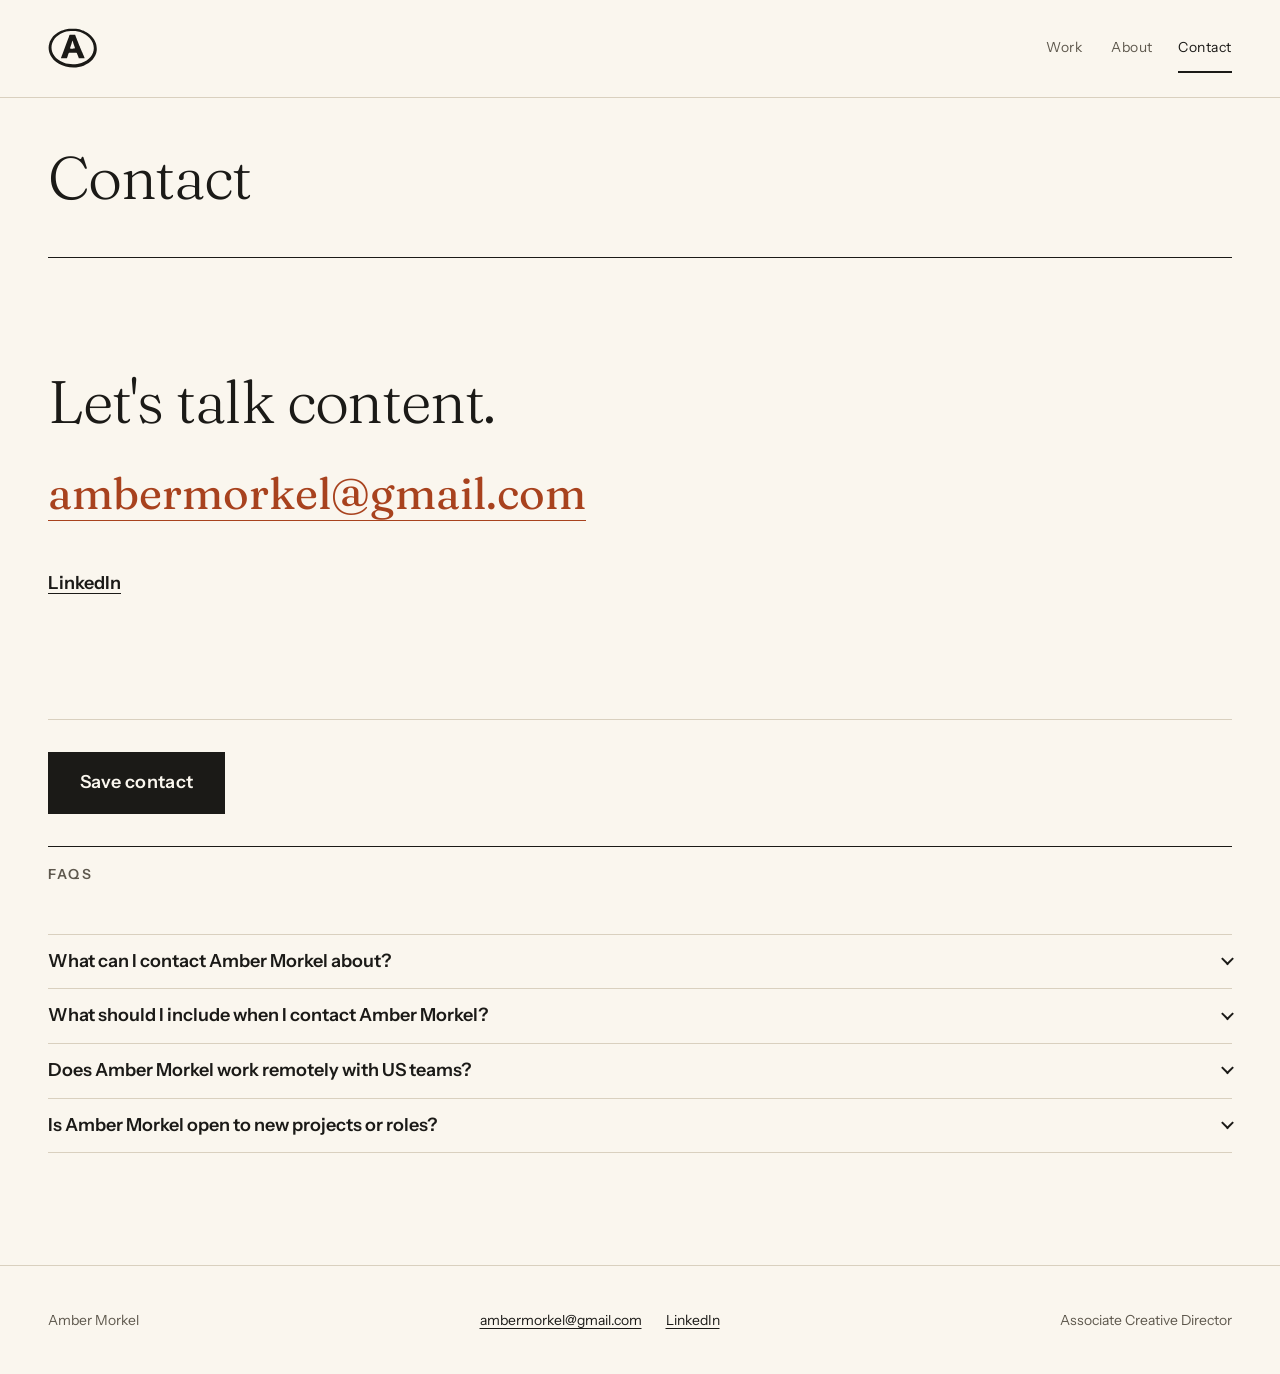
==== contact/index.html @ 0a7917bc "Publish 2026-10-12" ====
<!doctype html>
<html lang="en-US"><head><meta charset="utf-8"><meta name="viewport" content="width=device-width, initial-scale=1"><title>Contact: Let's Chat SEO &amp; Content Strategy | Amber Morkel</title><meta name="description" content="Contact Amber Morkel about SEO &amp; content strategy for healthcare, behavioral health &amp; other industries. Email, LinkedIn, or save her contact card."><meta name="robots" content="index, follow"><link rel="canonical" href="https://ambermorkel.github.io/contact/"><meta property="og:type" content="website"><meta property="og:site_name" content="Amber Morkel"><meta property="og:title" content="Contact: Let's Chat SEO &amp; Content Strategy | Amber Morkel"><meta property="og:description" content="Contact Amber Morkel about SEO &amp; content strategy for healthcare, behavioral health &amp; other industries. Email, LinkedIn, or save her contact card."><meta property="og:locale" content="en_US"><meta property="og:url" content="https://ambermorkel.github.io/contact/"><meta property="og:image" content="https://ambermorkel.github.io/og/contact.png"><meta property="og:image:width" content="1200"><meta property="og:image:height" content="630"><meta property="og:image:alt" content="Share card: Contact: Let's Chat SEO &amp; Content Strategy | Amber Morkel"><meta name="twitter:card" content="summary_large_image"><meta name="twitter:title" content="Contact: Let's Chat SEO &amp; Content Strategy | Amber Morkel"><meta name="twitter:description" content="Contact Amber Morkel about SEO &amp; content strategy for healthcare, behavioral health &amp; other industries. Email, LinkedIn, or save her contact card."><meta name="twitter:image" content="https://ambermorkel.github.io/og/contact.png"><link rel="preload" href="/assets/fonts/fraunces-latin-300-normal.woff2" as="font" type="font/woff2" crossorigin=""><link rel="preload" href="/assets/fonts/instrument-sans-latin-400-normal.woff2" as="font" type="font/woff2" crossorigin=""><link rel="preload" href="/assets/fonts/fraunces-latin-400-normal.woff2" as="font" type="font/woff2" crossorigin=""><link rel="preload" href="/assets/fonts/fraunces-latin-300-italic.woff2" as="font" type="font/woff2" crossorigin=""><link rel="preload" href="/assets/fonts/instrument-sans-latin-600-normal.woff2" as="font" type="font/woff2" crossorigin=""><link rel="icon" href="/favicon.svg" type="image/svg+xml"><link rel="apple-touch-icon" href="/apple-touch-icon.png"><link rel="stylesheet" href="/assets/css/site.css"><script type="application/ld+json">{"@context":"https://schema.org","@graph":[{"@type":"Person","@id":"https://ambermorkel.github.io/#person","name":"Amber Morkel","jobTitle":"Associate Creative Director, Content Strategy and On-Page SEO","url":"https://ambermorkel.github.io/","sameAs":["https://www.linkedin.com/in/a-way-with-words-amber/"],"worksFor":{"@type":"Organization","name":"Poirier Agency"},"alumniOf":[{"@type":"EducationalOrganization","name":"University of KwaZulu-Natal"}],"knowsAbout":["SEO strategy and organic growth","Content systems and frameworks","Regulated and complex content (healthcare, behavioral health, addiction treatment)","AI, AEO and LLM-aware optimization"]},{"@type":"FAQPage","mainEntity":[{"@type":"Question","name":"What can I contact Amber Morkel about?","acceptedAnswer":{"@type":"Answer","text":"I can help with SEO strategy, content systems and regulated content in healthcare and behavioral health. Use the email or LinkedIn links on this page, or save my contact card."}},{"@type":"Question","name":"What should I include when I contact Amber Morkel?","acceptedAnswer":{"@type":"Answer","text":"Tell me what your pages need to do, who they are for and what you have now. I will tell you how they should read."}},{"@type":"Question","name":"Does Amber Morkel work remotely with US teams?","acceptedAnswer":{"@type":"Answer","text":"Yes. I work remotely from Cape Town for a US-based agency, so working across time zones with US teams is part of my day."}},{"@type":"Question","name":"Is Amber Morkel open to new projects or roles?","acceptedAnswer":{"@type":"Answer","text":"I'm open to conversations about the right next role or project. Send a short note about what you have in mind and I will reply."}}]}]}</script></head><body><a class="skip-link" href="#main">Skip to content</a><header class="site-header"><a class="site-name" href="/" aria-label="Amber Morkel, home"><svg class="logo" xmlns="http://www.w3.org/2000/svg" viewBox="0 0 608 491" aria-hidden="true" focusable="false"><g transform="translate(0,491) scale(1,-1)" fill="currentColor"><path d="M256 481 c-20 -2 -43 -7 -56 -11 -23 -7 -32 -10 -51 -20 -45 -21 -82 -52 -107 -90 -6 -9 -19 -33 -21 -39 0 -2 -2 -7 -3 -10 -31 -88 7 -188 96 -246 4 -3 9 -6 10 -7 2 -1 3 -2 3 -2 1 0 3 -1 6 -3 84 -50 210 -60 305 -24 91 36 151 105 160 185 3 31 -2 73 -13 97 0 1 -2 4 -4 8 -13 34 -43 72 -77 97 -10 8 -26 19 -26 19 -1 0 -3 1 -5 3 -5 3 -33 17 -44 21 -5 2 -11 5 -12 5 -16 7 -44 13 -73 17 -13 2 -75 2 -88 0z m82 -28 c40 -5 80 -18 109 -35 2 -1 5 -3 7 -4 40 -22 80 -67 96 -108 39 -103 -18 -203 -140 -244 -66 -22 -154 -21 -214 2 -2 1 -8 4 -13 6 -135 52 -181 188 -100 291 23 30 63 59 99 72 4 2 8 4 9 4 1 1 25 9 33 10 16 4 34 7 56 8 9 1 47 0 58 -2z M265 406 c-1 -1 -3 -6 -6 -14 0 -3 -2 -7 -3 -10 -1 -3 -3 -8 -4 -10 -3 -9 -56 -152 -58 -157 -1 -3 -3 -7 -4 -9 0 -3 -2 -7 -3 -9 -3 -9 -15 -41 -17 -45 0 -3 -1 -5 -2 -6 -1 -2 -1 -4 -2 -5 -1 -3 -3 -9 -6 -16 -2 -5 -2 -5 35 -6 29 0 35 0 36 1 1 1 5 10 9 21 3 11 6 20 7 22 0 1 2 6 4 11 2 5 4 10 4 11 1 1 11 1 49 1 53 0 48 1 54 -13 1 -2 2 -6 3 -8 1 -3 3 -8 5 -13 2 -5 5 -13 7 -18 2 -5 4 -9 4 -10 0 -4 3 -4 37 -4 18 -1 33 0 34 0 2 1 1 6 -12 35 -3 7 -4 8 -8 19 -5 11 -5 12 -8 18 -1 2 -4 9 -6 15 -2 5 -4 10 -5 12 -4 8 -14 32 -17 39 -2 5 -3 9 -4 11 -2 3 -9 20 -16 38 -3 9 -7 18 -8 20 0 1 -3 8 -5 14 -6 15 -13 33 -17 43 -2 4 -4 11 -6 15 l-3 8 -33 0 c-26 0 -34 0 -35 -1z m39 -75 c0 -3 2 -10 7 -23 1 -5 5 -18 8 -27 4 -10 8 -23 10 -29 5 -16 8 -14 -28 -15 -36 0 -34 -2 -28 16 8 22 13 38 17 52 2 7 5 15 6 17 0 2 1 5 1 5 0 6 5 10 7 4z"></path></g></svg></a><nav aria-label="Main"><ul><li><a href="/work/">Work</a></li><li><a href="/about/">About</a></li><li><a href="/contact/" aria-current="page">Contact</a></li></ul></nav></header><main id="main" tabindex="-1"><h1>Contact</h1><section class="contact-band" aria-labelledby="contact-heading"><h2 id="contact-heading">Let's talk content.</h2><p><a class="mail" href="mailto:ambermorkel@gmail.com">ambermorkel@gmail.com</a></p><p><a class="text-link" href="https://www.linkedin.com/in/a-way-with-words-amber/" rel="me noopener noreferrer">LinkedIn</a></p></section><div class="save-contact"><a class="button" href="/amber-morkel.vcf" download="amber-morkel.vcf">Save contact</a></div><section class="faq" aria-labelledby="faq-heading"><h2 id="faq-heading">FAQs</h2><details class="faq-item"><summary class="faq-q">What can I contact Amber Morkel about?</summary><p class="faq-a">I can help with SEO strategy, content systems and regulated content in healthcare and behavioral health. Use the email or LinkedIn links on this page, or save my contact card.</p></details><details class="faq-item"><summary class="faq-q">What should I include when I contact Amber Morkel?</summary><p class="faq-a">Tell me what your pages need to do, who they are for and what you have now. I will tell you how they should read.</p></details><details class="faq-item"><summary class="faq-q">Does Amber Morkel work remotely with US teams?</summary><p class="faq-a">Yes. I work remotely from Cape Town for a US-based agency, so working across time zones with US teams is part of my day.</p></details><details class="faq-item"><summary class="faq-q">Is Amber Morkel open to new projects or roles?</summary><p class="faq-a">I'm open to conversations about the right next role or project. Send a short note about what you have in mind and I will reply.</p></details></section></main><footer class="site-footer"><p>Amber Morkel</p><ul><li><a href="mailto:ambermorkel@gmail.com">ambermorkel@gmail.com</a></li><li><a href="https://www.linkedin.com/in/a-way-with-words-amber/" rel="me noopener noreferrer">LinkedIn</a></li></ul><p class="footer-role">Associate Creative Director</p></footer></body></html>
---- assets/css/site.css ----
/* Single source of design truth for the portfolio.
   Colour, type, space, measure, radius and motion live here and nowhere else.
   The build puts this file first in assets/css/site.css; component previews link it directly.
   Direction: Editorial Strategist (paper, ink, one rust accent). */

:root {
  /* Colour. Contrast pairs are asserted in tests/contrast.test.mjs. */
  --color-bg: #FAF6EE;       /* paper */
  --color-surface: #F1EADB;  /* tint for bands and device frames */
  --color-ink: #1B1A17;      /* text, strong rules, buttons */
  --color-mute: #5E584D;     /* secondary text */
  --color-rust: #A8421E;     /* the one accent: numerals, accent word, links */
  --color-rule: #D9D0BF;     /* hairlines (decorative, never carries text) */

  /* Type families. Fraunces for display and numerals, Instrument Sans for body and labels. */
  --font-display: "Fraunces", "Iowan Old Style", Georgia, serif;
  --font-body: "Instrument Sans", system-ui, -apple-system, "Segoe UI", sans-serif;

  /* Fluid type scale, 320px up to about 1280px. */
  --step--1: clamp(0.8125rem, 0.79rem + 0.1vw, 0.875rem);
  --step-0: clamp(1.0625rem, 1rem + 0.3vw, 1.125rem);
  --step-1: clamp(1.25rem, 1.1rem + 0.7vw, 1.625rem);
  --step-2: clamp(1.625rem, 1.3rem + 1.5vw, 2.25rem);
  --step-3: clamp(2.125rem, 1.5rem + 2.8vw, 3.75rem);
  --step-4: clamp(2.75rem, 1.5rem + 5.6vw, 6rem);
  --step-numeral: clamp(3.75rem, 2.4rem + 6.2vw, 6.75rem);
  /* Numerals set three across (48rem and up): smaller so seven characters fit a third of the page. */
  --step-numeral-fit: clamp(2.75rem, 0.8rem + 5vw, 5.5rem);

  --leading-tight: 1.05;
  --leading-snug: 1.2;
  --leading-body: 1.65;
  --tracking-display: -0.02em;
  --tracking-numeral: -0.03em;
  --tracking-label: 0.16em;

  /* Spacing (4 / 8 / 12 / 16 / 24 / 32 / 48 / 64, then section rhythm). */
  --space-1: 0.25rem;
  --space-2: 0.5rem;
  --space-3: 0.75rem;
  --space-4: 1rem;
  --space-5: 1.5rem;
  --space-6: 2rem;
  --space-7: 3rem;
  --space-8: 4rem;
  --space-section: clamp(4rem, 3rem + 5vw, 7.5rem);
  --gutter: clamp(1.25rem, 0.5rem + 3.4vw, 2.5rem);

  /* Measure and layout. */
  --measure: 65ch;
  --measure-narrow: 44ch;
  --page-max: 74rem;

  /* Radius. Editorial: mostly square, the phone frame is the one soft shape. */
  --radius-0: 0;
  --radius-1: 4px;
  --radius-2: 8px;
  --radius-3: 12px;
  --radius-phone: 28px;

  /* Lines. */
  --line-hair: 1px;
  --line-strong: 1px;
  --focus-ring: 3px;

  /* Touch target floor (WCAG 2.5.5): 44 CSS px. */
  --target-min: 2.75rem;

  /* Motion. */
  --ease: cubic-bezier(0.2, 0, 0, 1);
  --dur-fast: 150ms;
  --dur-base: 250ms;
}

@media (prefers-reduced-motion: reduce) {
  :root {
    --dur-fast: 0ms;
    --dur-base: 0ms;
  }
}

/* Component styles, built only from tokens.css. No raw colour values here.
   The site build puts this after tokens.css; previews link both. */

*, *::before, *::after { box-sizing: border-box; }
html { -webkit-text-size-adjust: 100%; text-size-adjust: 100%; }
body {
  margin: 0;
  background: var(--color-bg);
  color: var(--color-ink);
  font-family: var(--font-body);
  font-size: var(--step-0);
  line-height: var(--leading-body);
  overflow-wrap: break-word;
}
img, svg, video { display: block; max-width: 100%; height: auto; }
h1, h2, h3, p, ul, ol, dl, dd, figure { margin: 0; }
ul, ol { padding: 0; list-style: none; }
a { color: inherit; text-underline-offset: 0.2em; text-decoration-thickness: 1px; }
a:hover { text-decoration-thickness: 2px; }
:focus-visible { outline: var(--focus-ring) solid var(--color-ink); outline-offset: 3px; }

.skip-link {
  position: absolute; left: var(--space-4); top: -6rem; z-index: 10;
  background: var(--color-ink); color: var(--color-bg);
  padding: var(--space-3) var(--space-5); font-weight: 600;
}
.skip-link:focus { top: var(--space-4); }

/* Page edges: gutter on small screens, centred column on wide ones, with no wrapper elements. */
.site-header, main, .site-footer {
  padding-inline: max(var(--gutter), calc((100% - var(--page-max)) / 2));
}

/* Type */
h1, h2, h3, .display { font-family: var(--font-display); font-weight: 300; letter-spacing: var(--tracking-display); }
h1 { font-size: var(--step-3); line-height: var(--leading-tight); max-width: 18ch; }
h3 { font-size: var(--step-1); line-height: var(--leading-snug); font-weight: 400; }
.label, main h2 {
  font-family: var(--font-body); font-size: var(--step--1); font-weight: 600;
  letter-spacing: var(--tracking-label); text-transform: uppercase; color: var(--color-mute);
}
.accent { color: var(--color-rust); font-style: italic; }
.lede { font-family: var(--font-display); font-weight: 300; font-size: var(--step-1); line-height: 1.4; max-width: var(--measure); }

/* Button */
.button {
  /* Side padding gives way below about 356 px of viewport so the longest word still fits at 200% text. */
  display: inline-block; min-height: var(--target-min); padding: var(--space-4) min(var(--space-6), 9vw);
  background: var(--color-ink); color: var(--color-bg);
  font-weight: 600; letter-spacing: 0.02em; text-decoration: none;
  border-radius: var(--radius-0);
  transition: background-color var(--dur-fast) var(--ease);
}
.button:hover { background: var(--color-rust); }

/* Nav and header */
.site-header {
  display: flex; flex-wrap: wrap; align-items: center; justify-content: space-between;
  gap: var(--space-2) var(--space-5);
  padding-block: var(--space-5);
  border-bottom: var(--line-hair) solid var(--color-rule);
}
.site-name { display: inline-flex; align-items: center; min-height: 2.75rem; padding-block: var(--space-1); color: var(--color-ink); }
.logo { height: 2.5rem; width: auto; aspect-ratio: 608 / 491; }
.site-header nav ul { display: flex; gap: var(--space-5); }
.site-header nav a {
  display: inline-block; padding-block: var(--space-3); min-width: 2.75rem; text-align: center;
  color: var(--color-mute); font-size: var(--step--1); letter-spacing: 0.04em; text-decoration: none;
  border-bottom: 2px solid transparent;
  transition: color var(--dur-fast) var(--ease);
}
.site-header nav a:hover { color: var(--color-ink); border-bottom-color: var(--color-rule); }
.site-header nav a[aria-current="page"] { color: var(--color-ink); border-bottom-color: var(--color-ink); }

/* Hero: one column, two from 48rem (copy left, headshot right, bottom aligned). */
.intro { display: grid; grid-template-columns: minmax(0, 1fr); gap: var(--space-7); padding-block: var(--space-8) var(--space-section); }
@media (min-width: 48rem) {
  .intro { grid-template-columns: minmax(0, 1.25fr) minmax(0, 0.75fr); gap: 4.5rem; align-items: end; padding-block: var(--space-section) var(--space-section); }
}
.eyebrow { font-size: var(--step--1); letter-spacing: 0.2em; text-transform: uppercase; color: var(--color-rust); font-weight: 600; margin-block-end: var(--space-5); max-width: 40ch; }
.intro h1 { font-size: clamp(2.75rem, 1.2rem + 5.6vw, 5.75rem); line-height: 1; font-weight: 300; max-width: none; }
.intro h1 .eyebrow { display: block; font-family: var(--font-body); line-height: var(--leading-body); }
.intro .position {
  font-family: var(--font-display); font-weight: 300; font-size: clamp(1.75rem, 1.1rem + 2.4vw, 3rem); line-height: 1.1;
  max-width: 20ch; margin-block: var(--space-7) var(--space-5);
}
.intro .intro-text { color: var(--color-mute); max-width: var(--measure-narrow); margin-block-end: var(--space-6); }
.intro .headshot { max-width: 21rem; margin: 0; }
@media (min-width: 48rem) { .intro .headshot { max-width: none; } }
.intro .headshot img { width: 100%; aspect-ratio: 4 / 5; object-fit: cover; object-position: 50% 15%; }
.headshot figcaption { font-size: var(--step--1); color: var(--color-mute); margin-block-start: var(--space-3); letter-spacing: 0.04em; }

/* Proof bar */
main > section.intro { margin-block-end: 0; }
.proof-bar { display: grid; grid-template-columns: minmax(0, 1fr); border-top: var(--line-strong) solid var(--color-ink); }
.proof-bar > div { display: flex; flex-direction: column-reverse; justify-content: flex-end; gap: var(--space-2); padding-block: var(--space-5); border-bottom: var(--line-hair) solid var(--color-rule); }
.proof-bar dt { font-size: var(--step--1); letter-spacing: var(--tracking-label); text-transform: uppercase; font-weight: 600; color: var(--color-mute); }
.proof-bar dd { font-family: var(--font-display); font-weight: 300; font-size: var(--step-4); line-height: 1; letter-spacing: var(--tracking-numeral); color: var(--color-ink); }
@media (min-width: 48rem) {
  .proof-bar { grid-auto-flow: column; grid-auto-columns: minmax(0, 1fr); }
  .proof-bar > div { padding-block: var(--space-6); padding-inline: var(--space-6); border-bottom: var(--line-hair) solid var(--color-rule); border-inline-start: var(--line-hair) solid var(--color-rule); }
  .proof-bar > div:first-child { padding-inline-start: 0; border-inline-start: 0; }
}

/* Section rhythm and label */
main { padding-block: var(--space-7) 0; }
main > section, main > .contact-band { margin-block-end: var(--space-section); }
main h2 { border-top: var(--line-strong) solid var(--color-ink); padding-top: var(--space-4); margin-block-end: var(--space-7); }
main > h1 { margin-block-end: var(--space-7); }
main > p { max-width: var(--measure); margin-block-end: var(--space-5); }

/* Work card and list */
.work-list { display: grid; grid-template-columns: minmax(0, 1fr); gap: var(--space-7) var(--space-7); }
@media (min-width: 48rem) { .work-list { grid-template-columns: repeat(2, minmax(0, 1fr)); } }
@media (min-width: 66rem) { .work-list { grid-template-columns: repeat(3, minmax(0, 1fr)); } }
.work-card { position: relative; display: flex; flex-direction: column; gap: var(--space-2); border-top: var(--line-hair) solid var(--color-rule); padding-top: var(--space-5); }
.work-card picture, .work-card img { width: 100%; }
.work-card img { margin-block-end: var(--space-3); }
.work-card h3 { margin-block-start: var(--space-3); }
.work-card h3 a { text-decoration: none; }
.work-card h3 a::after { content: ""; position: absolute; inset: 0; }
.work-card h3 a:focus-visible { outline: none; }
.work-card h3 a:focus-visible::after { outline: var(--focus-ring) solid var(--color-ink); outline-offset: 4px; }
.work-card h3 a:hover { text-decoration: underline; text-decoration-color: var(--color-rust); text-decoration-thickness: 2px; }
.work-card p { color: var(--color-mute); font-size: var(--step--1); line-height: 1.5; }
.work-card .metric { margin-block-end: var(--space-2); border-top: 0; padding-top: 0; }

/* Metric tile */
.metrics { display: grid; grid-template-columns: minmax(0, 1fr); gap: var(--space-7); margin-block: var(--space-7); }
@media (min-width: 48rem) { .metrics { grid-template-columns: repeat(3, minmax(0, 1fr)); gap: var(--space-6); } .metrics .metric-value { font-size: var(--step-numeral-fit); } }
.metric { display: flex; flex-direction: column; gap: var(--space-2); border-top: var(--line-hair) solid var(--color-rule); padding-top: var(--space-5); }
.metric-value {
  font-family: var(--font-display); font-weight: 300; font-size: var(--step-numeral);
  line-height: 0.95; letter-spacing: var(--tracking-numeral); color: var(--color-rust);
  overflow-wrap: anywhere;
}
.metric-label { font-size: var(--step--1); letter-spacing: 0.1em; text-transform: uppercase; font-weight: 600; color: var(--color-ink); }
.metric-period { font-size: var(--step--1); color: var(--color-mute); }
.work-card .metric-label { color: var(--color-ink); font-size: var(--step--1); line-height: 1.4; }
.work-card .metric-period { font-size: var(--step--1); }

/* Typographic card (home): no picture, the metric is the lead. */
.work-list-type { gap: var(--space-7); }
@media (min-width: 48rem) { .work-list-type { grid-template-columns: repeat(3, minmax(0, 1fr)); gap: var(--space-6); } }
@media (min-width: 66rem) { .work-list-type { gap: var(--space-7); } }
.work-card-type .metric { display: block; margin-block-end: var(--space-5); }
.work-card-type .metric-value { display: block; margin-block-end: var(--space-3); }
@media (min-width: 48rem) { .work-card-type .metric-value { font-size: var(--step-numeral-fit); } }
.work-card-type .metric-label { display: block; color: var(--color-mute); font-size: var(--step--1); letter-spacing: 0.1em; text-transform: uppercase; font-weight: 600; }
.work-card-type .metric-period { display: block; margin-block-start: var(--space-1); color: var(--color-mute); font-size: var(--step--1); }
/* Same 16:10 shape as a desktop capture, so a card without a cover keeps the row aligned. */
.card-panel { aspect-ratio: 16 / 10; display: flex; align-items: flex-end; padding: var(--space-5); margin-block-end: var(--space-3); background: var(--color-surface); border: var(--line-hair) solid var(--color-rule); }
.card-panel span { font-family: var(--font-display); font-size: var(--step-1); line-height: var(--leading-snug); color: var(--color-ink); max-width: 18ch; }
.work-card-type h3 { margin-block-start: 0; font-size: var(--step-2); }
.work-card-type .more { align-self: flex-start; margin-block-start: var(--space-4); border-bottom: var(--line-hair) solid var(--color-rust); color: var(--color-rust); font-size: var(--step--1); font-weight: 600; }
.work-card-type:hover .more { border-bottom-width: 2px; }

/* Case header and client row */
.crumb { font-size: var(--step--1); color: var(--color-mute); margin-block-end: var(--space-4); }
.crumb a { color: var(--color-rust); display: inline-flex; align-items: center; min-height: 2.75rem; }
.case-study > h1 { font-size: clamp(2.5rem, 1.2rem + 4.8vw, 5.25rem); line-height: 1; max-width: 17ch; margin-block-end: var(--space-7); }
.meta {
  display: grid; grid-template-columns: minmax(0, 1fr); gap: var(--space-5) var(--space-6);
  border-top: var(--line-strong) solid var(--color-ink); border-bottom: var(--line-hair) solid var(--color-rule);
  padding-block: var(--space-5);
}
.meta { margin-block-end: var(--space-7); }
@media (min-width: 48rem) { .meta { grid-template-columns: repeat(3, minmax(0, 1fr)); } }
.meta dt { font-size: var(--step--1); letter-spacing: var(--tracking-label); text-transform: uppercase; font-weight: 600; color: var(--color-mute); }
.meta dd { margin-block-start: var(--space-1); }
.live { font-weight: 600; }
.case-study > p:has(.live) { margin-block: 0 var(--space-7); }
.case-study > .next-case { margin-block-end: var(--space-section); }

/* Screenshot pair: device frames */
.media { display: grid; grid-template-columns: minmax(0, 1fr); gap: var(--space-6); align-items: start; margin-block: var(--space-7); }
@media (min-width: 48rem) {
  .media { grid-template-columns: repeat(12, minmax(0, 1fr)); gap: var(--space-7); }
  .media > * { grid-column: span 12; }
  .media > .shot-desktop { grid-column: span 8; }
  .media > .shot-phone { grid-column: span 4; }
}
.shot { background: var(--color-surface); }
.shot-desktop { border: var(--line-hair) solid var(--color-ink); }
.shot-desktop::before {
  content: ""; display: block; height: 2rem; border-bottom: var(--line-hair) solid var(--color-ink);
  background-color: var(--color-bg);
  background-image:
    radial-gradient(circle at 0.9rem 50%, var(--color-mute) 0 0.2rem, transparent 0.22rem),
    radial-gradient(circle at 1.7rem 50%, var(--color-mute) 0 0.2rem, transparent 0.22rem),
    radial-gradient(circle at 2.5rem 50%, var(--color-mute) 0 0.2rem, transparent 0.22rem);
}
.shot-phone { width: 100%; max-width: 15rem; border: 0.55rem solid var(--color-ink); border-radius: var(--radius-phone); overflow: hidden; background: var(--color-ink); }
.shot img { width: 100%; }
.video { background: var(--color-surface); border: var(--line-hair) solid var(--color-rule); padding: var(--space-5); }
.video iframe { width: 100%; aspect-ratio: 16 / 9; border: 0; }
.video button { font: inherit; font-weight: 600; cursor: pointer; border: 0; background: var(--color-ink); color: var(--color-bg); min-height: 2.75rem; padding: var(--space-3) var(--space-5); }
.video button:hover { background: var(--color-rust); }

/* Brief / approach / result blocks */
.case-study > section{ display: grid; grid-template-columns: minmax(0, 1fr); gap: var(--space-3) var(--space-7); padding-block: var(--space-7); border-top: var(--line-hair) solid var(--color-rule); }
.case-study > section h2 {
  border-top: 0; padding-top: 0; margin-block-end: 0;
  font-family: var(--font-display); font-size: var(--step-2); font-weight: 400; letter-spacing: var(--tracking-display); text-transform: none; color: var(--color-rust);
}
.case-study > section p { font-family: var(--font-display); font-weight: 300; font-size: var(--step-1); line-height: 1.45; max-width: var(--measure); }
.case-study > section ul { max-width: var(--measure); }
.case-study > section li { padding-block: var(--space-3); border-top: var(--line-hair) solid var(--color-rule); }
.case-study > section p + ul { margin-block-start: var(--space-5); }
.case-study > p { margin-block-start: var(--space-7); }
@media (min-width: 48rem) {
  .case-study > section { grid-template-columns: 15rem minmax(0, 1fr); }
  .case-study > section > h2 { grid-column: 1; }
  .case-study > section > :not(h2) { grid-column: 2; }
}

/* About: timeline, education, skills */
.headshot { max-width: 22rem; margin-block-end: var(--space-7); }
.timeline li { display: grid; grid-template-columns: minmax(0, 1fr); gap: var(--space-2) var(--space-7); padding-block: var(--space-6); border-top: var(--line-hair) solid var(--color-rule); }
.timeline h3 { font-size: var(--step-1); }
.timeline .when { color: var(--color-mute); font-size: var(--step--1); letter-spacing: 0.04em; }
.timeline ul { max-width: var(--measure); }
.timeline ul li { display: list-item; list-style: disc; margin-inline-start: 1.1rem; padding: var(--space-1) 0; border-top: 0; }
@media (min-width: 48rem) {
  .timeline li { grid-template-columns: 13rem minmax(0, 1fr); }
  .timeline .when { grid-column: 1; grid-row: 1; padding-block-start: 0.35rem; }
  .timeline h3 { grid-column: 2; grid-row: 1; }
  .timeline ul { grid-column: 2; grid-row: 2; }
}
.education li { display: grid; grid-template-columns: minmax(0, 1fr); gap: var(--space-1) var(--space-6); padding-block: var(--space-5); border-top: var(--line-hair) solid var(--color-rule); }
.education-year { color: var(--color-mute); font-size: var(--step--1); letter-spacing: 0.04em; }
.education-qual { font-family: var(--font-display); font-size: var(--step-1); font-weight: 400; line-height: var(--leading-snug); }
@media (min-width: 48rem) { .education li { grid-template-columns: 13rem minmax(0, 1fr); } }
.skill-group { padding-block: var(--space-5); border-top: var(--line-hair) solid var(--color-rule); display: grid; grid-template-columns: minmax(0, 1fr); gap: var(--space-3) var(--space-7); }
.skill-group h3 { font-family: var(--font-body); font-size: var(--step--1); font-weight: 600; letter-spacing: var(--tracking-label); text-transform: uppercase; color: var(--color-mute); }
.skill-group ul { display: flex; flex-wrap: wrap; gap: var(--space-2); }
.skill-group li { border: var(--line-hair) solid var(--color-rule); padding: var(--space-1) var(--space-3); font-size: var(--step--1); line-height: 1.6; }
@media (min-width: 48rem) { .skill-group { grid-template-columns: 13rem minmax(0, 1fr); } }

/* Contact band */
.contact-band { border-top: var(--line-strong) solid var(--color-ink); padding-block: var(--space-section) 0; }
.contact-band h2 {
  border-top: 0; padding-top: 0; margin-block-end: var(--space-5); max-width: 16ch;
  font-family: var(--font-display); font-weight: 300; font-size: var(--step-3); line-height: var(--leading-tight);
  letter-spacing: var(--tracking-display); text-transform: none; color: var(--color-ink);
}
.contact-band .contact-line { color: var(--color-mute); max-width: var(--measure-narrow); margin-block-end: var(--space-5); }
.contact-band .mail { font-family: var(--font-display); font-size: clamp(1.5rem, 1rem + 2.4vw, 2.75rem); color: var(--color-rust); text-underline-offset: 0.25em; overflow-wrap: anywhere; display: inline-block; min-height: var(--target-min); }
/* Below about 336 px the address no longer fits one line at the fluid size and would break mid-word. */
@media (max-width: 21.25rem) { .contact-band .mail { font-size: var(--step-1); } }

/* Save contact */
.save-contact { display: flex; flex-wrap: wrap; align-items: center; gap: var(--space-6); border-top: var(--line-hair) solid var(--color-rule); padding-block: var(--space-6); }
.qr-card { display: flex; align-items: center; gap: var(--space-5); background: var(--color-surface); padding: var(--space-5); max-width: 22rem; }
.qr-card svg, .qr-card img { width: 6.5rem; height: 6.5rem; flex: none; color: var(--color-ink); }
.qr-card figcaption { font-size: var(--step--1); color: var(--color-mute); line-height: 1.5; }

/* Footer */
.site-footer {
  display: flex; flex-wrap: wrap; align-items: center; justify-content: space-between; gap: var(--space-3) var(--space-6);
  padding-block: var(--space-6); border-top: var(--line-hair) solid var(--color-rule);
  color: var(--color-mute); font-size: var(--step--1);
}
.footer-role { text-align: end; }
.site-footer ul { display: flex; flex-wrap: wrap; gap: var(--space-2) var(--space-5); }
.site-footer a { display: inline-flex; align-items: center; min-height: 2.75rem; color: var(--color-ink); }

/* 404 */
.error-code { font-family: var(--font-display); font-weight: 300; font-size: var(--step-numeral); line-height: 0.95; letter-spacing: var(--tracking-numeral); color: var(--color-rust); margin-block-end: var(--space-4); }

/* ---- Acceptance pass (F8) ---- */
/* Headings never strand one word on the last line. */
h1, h2, h3, .position, .lede, .next-case a { text-wrap: balance; }
/* The footer stays at the bottom of short pages (the 404). */
body { min-height: 100vh; min-height: 100dvh; display: flex; flex-direction: column; }
main { flex: 1 0 auto; }
main:focus { outline: none; }
/* Standalone links get a 24 px or larger target (WCAG 2.5.8); inline links in sentences are exempt. */
.text-link { display: inline-block; padding-block: var(--space-2); }
.all-work { margin-block-start: var(--space-6); }
.all-work a { font-weight: 600; }
/* Five or eight cards in three columns: the first spans two, so no row ends with a gap. Two columns: an odd count spans the first. */
@media (min-width: 48rem) and (max-width: 65.99rem) { .work-list:not(.work-list-type) > li:first-child:nth-last-child(odd):not(:only-child) { grid-column: span 2; } }
/* Type cards (home): five or eight cards open with two equal halves, then rows of three */
@media screen and (min-width: 48rem) {
  .work-list-type { grid-template-columns: repeat(6, minmax(0, 1fr)); }
  .work-list-type > li { grid-column: span 2; }
  .work-list-type > li:first-child:nth-last-child(3n+2), .work-list-type > li:first-child:nth-last-child(3n+2) + li { grid-column: span 3; }
}
@media (min-width: 66rem) { .work-list:not(.work-list-type) > li:first-child:nth-last-child(3n+2) { grid-column: span 2; } }
/* Card images share one shape, so a row lines up whatever the source crop; the wide first card keeps the row height. */
.work-card picture img, .work-card .card-panel { aspect-ratio: 16 / 10; object-fit: cover; object-position: top; }
@media (min-width: 48rem) { .work-list > li:first-child:nth-last-child(odd):not(:only-child) :is(picture img, .card-panel) { aspect-ratio: 33 / 10; } }
/* A case without a screenshot gets a deliberate cover, not an empty tile. */
.card-panel { background: var(--color-ink); border-color: var(--color-ink); color: var(--color-bg); }
.card-panel span { color: inherit; font-size: var(--step-2); font-weight: 300; max-width: 20ch; }
/* Card numerals match the home cards instead of doubling them. */
.work-card .metric-value { font-size: var(--step-numeral-fit); }
/* Case metrics: as many per row as fit, so four sit on one line at desktop width. */
@media (min-width: 48rem) { .metrics { grid-template-columns: repeat(auto-fit, minmax(12rem, 1fr)); } }
/* Exactly four metrics: 2x2 on tablets, four across from 66rem, so none sits alone */
@media screen and (min-width: 48rem) { .metrics:has(> .metric:nth-child(4):last-child) { grid-template-columns: repeat(2, minmax(0, 1fr)); } }
@media screen and (min-width: 66rem) { .metrics:has(> .metric:nth-child(4):last-child) { grid-template-columns: repeat(4, minmax(0, 1fr)); } }
/* About: the story beside the portrait from 64rem. */
.about-intro { display: grid; gap: var(--space-7); margin-block-end: var(--space-7); }
.about-text { display: grid; gap: var(--space-5); align-content: start; }
@media (min-width: 64rem) { .about-intro { grid-template-columns: minmax(0, 3fr) minmax(0, 2fr); align-items: start; } }
.about-text p { max-width: var(--measure); }
.about-intro .headshot { margin: 0; max-width: 22rem; }
@media (min-width: 64rem) { .about-intro .headshot { max-width: 24rem; justify-self: end; } }
.about-intro .headshot img { width: 100%; aspect-ratio: 4 / 5; object-fit: cover; object-position: 50% 15%; }
/* 200 percent text on a small phone: the nav wraps instead of pushing the page sideways. */
.site-header nav ul { flex-wrap: wrap; }
/* FAQ: native details rows, no script. Hairline rows like the writing list; the marker is a CSS chevron that turns when open. */
.faq-item { border-top: var(--line-hair) solid var(--color-rule); }
.faq-item:last-child { border-bottom: var(--line-hair) solid var(--color-rule); }
.faq-q { display: flex; align-items: center; justify-content: space-between; gap: var(--space-4); min-height: 2.75rem; padding-block: var(--space-3); cursor: pointer; list-style: none; font-weight: 600; }
.faq-q::-webkit-details-marker { display: none; }
.faq-q::after { content: ""; flex: none; width: 0.5em; height: 0.5em; border-right: calc(var(--line-strong) * 2) solid currentColor; border-bottom: calc(var(--line-strong) * 2) solid currentColor; transform: translateY(-0.15em) rotate(45deg); transition: transform var(--dur-fast) var(--ease); }
.faq-item[open] > .faq-q::after { transform: translateY(0.15em) rotate(-135deg); }
.faq-a { max-width: var(--measure); margin-block: 0; padding-block-end: var(--space-4); }
/* Print: the content, not the chrome. */
@media print {
  .skip-link, .site-header nav, .button, .contact-band, .all-work, .next-case { display: none; }
  body { min-height: 0; display: block; }
  .work-list, .work-list-type, .metrics { grid-template-columns: repeat(2, minmax(0, 1fr)); }
  a { text-decoration: none; }
  /* Every answer prints open. Chromium needs ::details-content; the :not([open]) rule is the fallback for engines that still hide the slot. */
  .faq-item::details-content { content-visibility: visible; display: block; }
  .faq-item > summary::after { display: none; }
  details.faq-item:not([open]) > p { display: block; }
}
/* A figure never breaks across lines: it scales down to its own column (about 4.5 characters' width per em) and never wraps. */
.metric { container-type: inline-size; }
.metric-value { white-space: nowrap; }
.metrics .metric-value, .work-card .metric-value { font-size: min(var(--step-numeral-fit), 22cqi); }

/* Site glue. Colour, type and space come from design-system/tokens.css, which the build
   puts first in this file, followed by design-system/components.css. No raw colour values here. */

@font-face { font-family: "Fraunces"; font-style: normal; font-weight: 300; font-display: swap; src: url("/assets/fonts/fraunces-latin-300-normal.woff2") format("woff2"); }
@font-face { font-family: "Fraunces"; font-style: normal; font-weight: 400; font-display: swap; src: url("/assets/fonts/fraunces-latin-400-normal.woff2") format("woff2"); }
@font-face { font-family: "Fraunces"; font-style: italic; font-weight: 300; font-display: swap; src: url("/assets/fonts/fraunces-latin-300-italic.woff2") format("woff2"); }
@font-face { font-family: "Instrument Sans"; font-style: normal; font-weight: 400; font-display: swap; src: url("/assets/fonts/instrument-sans-latin-400-normal.woff2") format("woff2"); }
@font-face { font-family: "Instrument Sans"; font-style: normal; font-weight: 600; font-display: swap; src: url("/assets/fonts/instrument-sans-latin-600-normal.woff2") format("woff2"); }

/* Work index: first heading sits directly on the list. */
main > h1 ~ .work-list { margin-block-start: 0; }
/* Text for assistive technology only; out of flow so it never moves the layout. */
.visually-hidden { position: absolute; width: 1px; height: 1px; margin: -1px; padding: 0; border: 0; overflow: hidden; clip: rect(0 0 0 0); clip-path: inset(50%); white-space: nowrap; }
main > .work-list { margin-block-end: var(--space-section); }
main > section > p:last-child { margin-block-start: var(--space-6); }
main > section > p:last-child a { font-weight: 600; }

/* More writing (home) and next case (case study). Tokens only. */
.writing-list { display: grid; grid-template-columns: minmax(0, 1fr); gap: var(--space-6) var(--space-7); }
@media (min-width: 48rem) { .writing-list { grid-template-columns: repeat(2, minmax(0, 1fr)); } }
.writing-item { display: flex; flex-direction: column; gap: var(--space-2); border-top: var(--line-hair) solid var(--color-rule); padding-top: var(--space-5); }
.writing-item h3 a { text-underline-offset: 0.25em; display: inline-flex; align-items: center; min-height: var(--target-min); }
.writing-outlet { color: var(--color-mute); font-size: var(--step--1); letter-spacing: var(--tracking-label); text-transform: uppercase; font-weight: 600; }
.next-case a { font-family: var(--font-display); font-size: var(--step-2); display: inline-flex; align-items: center; min-height: var(--target-min); }
main > .proof-bar { margin-block-end: var(--space-section); }

/* Home: the Selected work label follows the Editorial mockup (rust label over the ink rule). */
#featured-heading { color: var(--color-rust); }
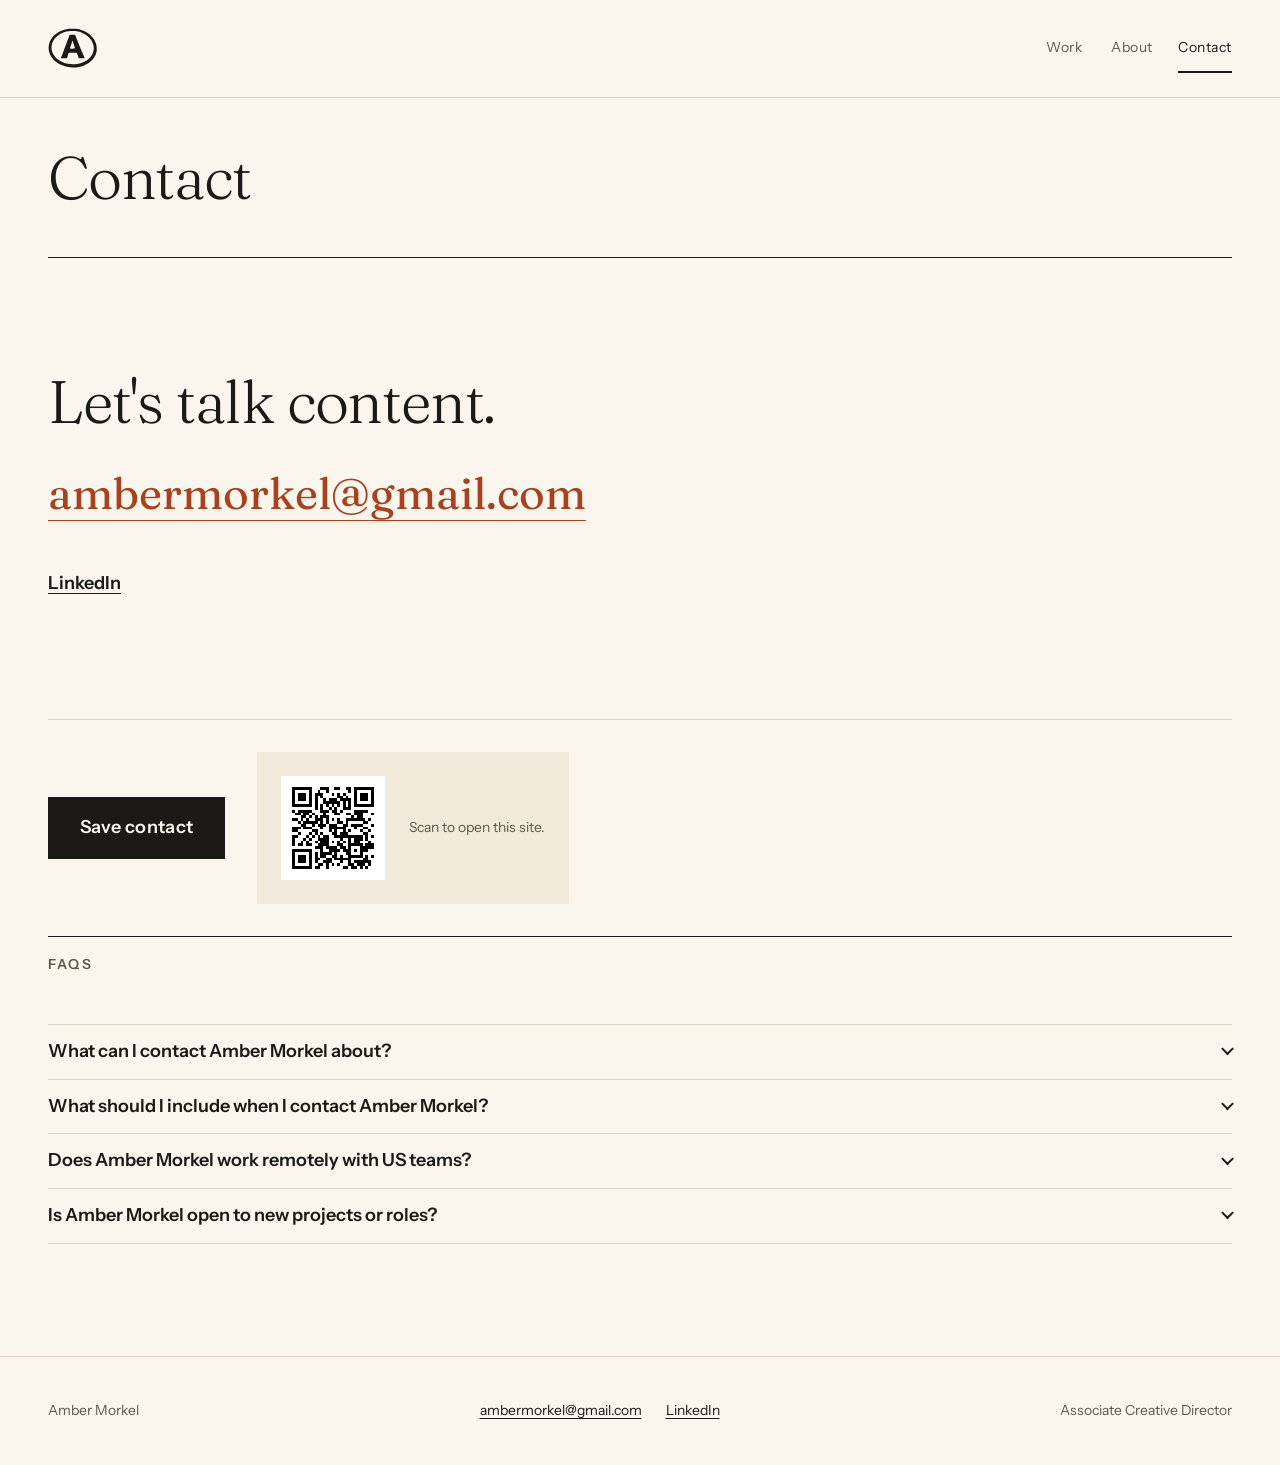
==== commit be9a81df: "Publish 2026-10-12" ====
--- a/contact/index.html
+++ b/contact/index.html
@@ -1,2 +1,2 @@
 <!doctype html>
-<html lang="en-US"><head><meta charset="utf-8"><meta name="viewport" content="width=device-width, initial-scale=1"><title>Contact: Let's Chat SEO &amp; Content Strategy | Amber Morkel</title><meta name="description" content="Contact Amber Morkel about SEO &amp; content strategy for healthcare, behavioral health &amp; other industries. Email, LinkedIn, or save her contact card."><meta name="robots" content="index, follow"><link rel="canonical" href="https://ambermorkel.github.io/contact/"><meta property="og:type" content="website"><meta property="og:site_name" content="Amber Morkel"><meta property="og:title" content="Contact: Let's Chat SEO &amp; Content Strategy | Amber Morkel"><meta property="og:description" content="Contact Amber Morkel about SEO &amp; content strategy for healthcare, behavioral health &amp; other industries. Email, LinkedIn, or save her contact card."><meta property="og:locale" content="en_US"><meta property="og:url" content="https://ambermorkel.github.io/contact/"><meta property="og:image" content="https://ambermorkel.github.io/og/contact.png"><meta property="og:image:width" content="1200"><meta property="og:image:height" content="630"><meta property="og:image:alt" content="Share card: Contact: Let's Chat SEO &amp; Content Strategy | Amber Morkel"><meta name="twitter:card" content="summary_large_image"><meta name="twitter:title" content="Contact: Let's Chat SEO &amp; Content Strategy | Amber Morkel"><meta name="twitter:description" content="Contact Amber Morkel about SEO &amp; content strategy for healthcare, behavioral health &amp; other industries. Email, LinkedIn, or save her contact card."><meta name="twitter:image" content="https://ambermorkel.github.io/og/contact.png"><link rel="preload" href="/assets/fonts/fraunces-latin-300-normal.woff2" as="font" type="font/woff2" crossorigin=""><link rel="preload" href="/assets/fonts/instrument-sans-latin-400-normal.woff2" as="font" type="font/woff2" crossorigin=""><link rel="preload" href="/assets/fonts/fraunces-latin-400-normal.woff2" as="font" type="font/woff2" crossorigin=""><link rel="preload" href="/assets/fonts/fraunces-latin-300-italic.woff2" as="font" type="font/woff2" crossorigin=""><link rel="preload" href="/assets/fonts/instrument-sans-latin-600-normal.woff2" as="font" type="font/woff2" crossorigin=""><link rel="icon" href="/favicon.svg" type="image/svg+xml"><link rel="apple-touch-icon" href="/apple-touch-icon.png"><link rel="stylesheet" href="/assets/css/site.css"><script type="application/ld+json">{"@context":"https://schema.org","@graph":[{"@type":"Person","@id":"https://ambermorkel.github.io/#person","name":"Amber Morkel","jobTitle":"Associate Creative Director, Content Strategy and On-Page SEO","url":"https://ambermorkel.github.io/","sameAs":["https://www.linkedin.com/in/a-way-with-words-amber/"],"worksFor":{"@type":"Organization","name":"Poirier Agency"},"alumniOf":[{"@type":"EducationalOrganization","name":"University of KwaZulu-Natal"}],"knowsAbout":["SEO strategy and organic growth","Content systems and frameworks","Regulated and complex content (healthcare, behavioral health, addiction treatment)","AI, AEO and LLM-aware optimization"]},{"@type":"FAQPage","mainEntity":[{"@type":"Question","name":"What can I contact Amber Morkel about?","acceptedAnswer":{"@type":"Answer","text":"I can help with SEO strategy, content systems and regulated content in healthcare and behavioral health. Use the email or LinkedIn links on this page, or save my contact card."}},{"@type":"Question","name":"What should I include when I contact Amber Morkel?","acceptedAnswer":{"@type":"Answer","text":"Tell me what your pages need to do, who they are for and what you have now. I will tell you how they should read."}},{"@type":"Question","name":"Does Amber Morkel work remotely with US teams?","acceptedAnswer":{"@type":"Answer","text":"Yes. I work remotely from Cape Town for a US-based agency, so working across time zones with US teams is part of my day."}},{"@type":"Question","name":"Is Amber Morkel open to new projects or roles?","acceptedAnswer":{"@type":"Answer","text":"I'm open to conversations about the right next role or project. Send a short note about what you have in mind and I will reply."}}]}]}</script></head><body><a class="skip-link" href="#main">Skip to content</a><header class="site-header"><a class="site-name" href="/" aria-label="Amber Morkel, home"><svg class="logo" xmlns="http://www.w3.org/2000/svg" viewBox="0 0 608 491" aria-hidden="true" focusable="false"><g transform="translate(0,491) scale(1,-1)" fill="currentColor"><path d="M256 481 c-20 -2 -43 -7 -56 -11 -23 -7 -32 -10 -51 -20 -45 -21 -82 -52 -107 -90 -6 -9 -19 -33 -21 -39 0 -2 -2 -7 -3 -10 -31 -88 7 -188 96 -246 4 -3 9 -6 10 -7 2 -1 3 -2 3 -2 1 0 3 -1 6 -3 84 -50 210 -60 305 -24 91 36 151 105 160 185 3 31 -2 73 -13 97 0 1 -2 4 -4 8 -13 34 -43 72 -77 97 -10 8 -26 19 -26 19 -1 0 -3 1 -5 3 -5 3 -33 17 -44 21 -5 2 -11 5 -12 5 -16 7 -44 13 -73 17 -13 2 -75 2 -88 0z m82 -28 c40 -5 80 -18 109 -35 2 -1 5 -3 7 -4 40 -22 80 -67 96 -108 39 -103 -18 -203 -140 -244 -66 -22 -154 -21 -214 2 -2 1 -8 4 -13 6 -135 52 -181 188 -100 291 23 30 63 59 99 72 4 2 8 4 9 4 1 1 25 9 33 10 16 4 34 7 56 8 9 1 47 0 58 -2z M265 406 c-1 -1 -3 -6 -6 -14 0 -3 -2 -7 -3 -10 -1 -3 -3 -8 -4 -10 -3 -9 -56 -152 -58 -157 -1 -3 -3 -7 -4 -9 0 -3 -2 -7 -3 -9 -3 -9 -15 -41 -17 -45 0 -3 -1 -5 -2 -6 -1 -2 -1 -4 -2 -5 -1 -3 -3 -9 -6 -16 -2 -5 -2 -5 35 -6 29 0 35 0 36 1 1 1 5 10 9 21 3 11 6 20 7 22 0 1 2 6 4 11 2 5 4 10 4 11 1 1 11 1 49 1 53 0 48 1 54 -13 1 -2 2 -6 3 -8 1 -3 3 -8 5 -13 2 -5 5 -13 7 -18 2 -5 4 -9 4 -10 0 -4 3 -4 37 -4 18 -1 33 0 34 0 2 1 1 6 -12 35 -3 7 -4 8 -8 19 -5 11 -5 12 -8 18 -1 2 -4 9 -6 15 -2 5 -4 10 -5 12 -4 8 -14 32 -17 39 -2 5 -3 9 -4 11 -2 3 -9 20 -16 38 -3 9 -7 18 -8 20 0 1 -3 8 -5 14 -6 15 -13 33 -17 43 -2 4 -4 11 -6 15 l-3 8 -33 0 c-26 0 -34 0 -35 -1z m39 -75 c0 -3 2 -10 7 -23 1 -5 5 -18 8 -27 4 -10 8 -23 10 -29 5 -16 8 -14 -28 -15 -36 0 -34 -2 -28 16 8 22 13 38 17 52 2 7 5 15 6 17 0 2 1 5 1 5 0 6 5 10 7 4z"></path></g></svg></a><nav aria-label="Main"><ul><li><a href="/work/">Work</a></li><li><a href="/about/">About</a></li><li><a href="/contact/" aria-current="page">Contact</a></li></ul></nav></header><main id="main" tabindex="-1"><h1>Contact</h1><section class="contact-band" aria-labelledby="contact-heading"><h2 id="contact-heading">Let's talk content.</h2><p><a class="mail" href="mailto:ambermorkel@gmail.com">ambermorkel@gmail.com</a></p><p><a class="text-link" href="https://www.linkedin.com/in/a-way-with-words-amber/" rel="me noopener noreferrer">LinkedIn</a></p></section><div class="save-contact"><a class="button" href="/amber-morkel.vcf" download="amber-morkel.vcf">Save contact</a></div><section class="faq" aria-labelledby="faq-heading"><h2 id="faq-heading">FAQs</h2><details class="faq-item"><summary class="faq-q">What can I contact Amber Morkel about?</summary><p class="faq-a">I can help with SEO strategy, content systems and regulated content in healthcare and behavioral health. Use the email or LinkedIn links on this page, or save my contact card.</p></details><details class="faq-item"><summary class="faq-q">What should I include when I contact Amber Morkel?</summary><p class="faq-a">Tell me what your pages need to do, who they are for and what you have now. I will tell you how they should read.</p></details><details class="faq-item"><summary class="faq-q">Does Amber Morkel work remotely with US teams?</summary><p class="faq-a">Yes. I work remotely from Cape Town for a US-based agency, so working across time zones with US teams is part of my day.</p></details><details class="faq-item"><summary class="faq-q">Is Amber Morkel open to new projects or roles?</summary><p class="faq-a">I'm open to conversations about the right next role or project. Send a short note about what you have in mind and I will reply.</p></details></section></main><footer class="site-footer"><p>Amber Morkel</p><ul><li><a href="mailto:ambermorkel@gmail.com">ambermorkel@gmail.com</a></li><li><a href="https://www.linkedin.com/in/a-way-with-words-amber/" rel="me noopener noreferrer">LinkedIn</a></li></ul><p class="footer-role">Associate Creative Director</p></footer></body></html>
+<html lang="en-US"><head><meta charset="utf-8"><meta name="viewport" content="width=device-width, initial-scale=1"><title>Contact: Let's Chat SEO &amp; Content Strategy | Amber Morkel</title><meta name="description" content="Contact Amber Morkel about SEO &amp; content strategy for healthcare, behavioral health &amp; other industries. Email, LinkedIn, or save her contact card."><meta name="robots" content="index, follow"><link rel="canonical" href="https://ambermorkel.github.io/contact/"><meta property="og:type" content="website"><meta property="og:site_name" content="Amber Morkel"><meta property="og:title" content="Contact: Let's Chat SEO &amp; Content Strategy | Amber Morkel"><meta property="og:description" content="Contact Amber Morkel about SEO &amp; content strategy for healthcare, behavioral health &amp; other industries. Email, LinkedIn, or save her contact card."><meta property="og:locale" content="en_US"><meta property="og:url" content="https://ambermorkel.github.io/contact/"><meta property="og:image" content="https://ambermorkel.github.io/og/contact.png"><meta property="og:image:width" content="1200"><meta property="og:image:height" content="630"><meta property="og:image:alt" content="Share card: Contact: Let's Chat SEO &amp; Content Strategy | Amber Morkel"><meta name="twitter:card" content="summary_large_image"><meta name="twitter:title" content="Contact: Let's Chat SEO &amp; Content Strategy | Amber Morkel"><meta name="twitter:description" content="Contact Amber Morkel about SEO &amp; content strategy for healthcare, behavioral health &amp; other industries. Email, LinkedIn, or save her contact card."><meta name="twitter:image" content="https://ambermorkel.github.io/og/contact.png"><link rel="preload" href="/assets/fonts/fraunces-latin-300-normal.woff2" as="font" type="font/woff2" crossorigin=""><link rel="preload" href="/assets/fonts/instrument-sans-latin-400-normal.woff2" as="font" type="font/woff2" crossorigin=""><link rel="preload" href="/assets/fonts/fraunces-latin-400-normal.woff2" as="font" type="font/woff2" crossorigin=""><link rel="preload" href="/assets/fonts/fraunces-latin-300-italic.woff2" as="font" type="font/woff2" crossorigin=""><link rel="preload" href="/assets/fonts/instrument-sans-latin-600-normal.woff2" as="font" type="font/woff2" crossorigin=""><link rel="icon" href="/favicon.svg" type="image/svg+xml"><link rel="apple-touch-icon" href="/apple-touch-icon.png"><link rel="stylesheet" href="/assets/css/site.css"><script type="application/ld+json">{"@context":"https://schema.org","@graph":[{"@type":"Person","@id":"https://ambermorkel.github.io/#person","name":"Amber Morkel","jobTitle":"Associate Creative Director, Content Strategy and On-Page SEO","url":"https://ambermorkel.github.io/","sameAs":["https://www.linkedin.com/in/a-way-with-words-amber/"],"worksFor":{"@type":"Organization","name":"Poirier Agency"},"alumniOf":[{"@type":"EducationalOrganization","name":"University of KwaZulu-Natal"}],"knowsAbout":["SEO strategy and organic growth","Content systems and frameworks","Regulated and complex content (healthcare, behavioral health, addiction treatment)","AI, AEO and LLM-aware optimization"]},{"@type":"FAQPage","mainEntity":[{"@type":"Question","name":"What can I contact Amber Morkel about?","acceptedAnswer":{"@type":"Answer","text":"I can help with SEO strategy, content systems and regulated content in healthcare and behavioral health. Use the email or LinkedIn links on this page, or save my contact card."}},{"@type":"Question","name":"What should I include when I contact Amber Morkel?","acceptedAnswer":{"@type":"Answer","text":"Tell me what your pages need to do, who they are for and what you have now. I will tell you how they should read."}},{"@type":"Question","name":"Does Amber Morkel work remotely with US teams?","acceptedAnswer":{"@type":"Answer","text":"Yes. I work remotely from Cape Town for a US-based agency, so working across time zones with US teams is part of my day."}},{"@type":"Question","name":"Is Amber Morkel open to new projects or roles?","acceptedAnswer":{"@type":"Answer","text":"I'm open to conversations about the right next role or project. Send a short note about what you have in mind and I will reply."}}]}]}</script></head><body><a class="skip-link" href="#main">Skip to content</a><header class="site-header"><a class="site-name" href="/" aria-label="Amber Morkel, home"><svg class="logo" xmlns="http://www.w3.org/2000/svg" viewBox="0 0 608 491" aria-hidden="true" focusable="false"><g transform="translate(0,491) scale(1,-1)" fill="currentColor"><path d="M256 481 c-20 -2 -43 -7 -56 -11 -23 -7 -32 -10 -51 -20 -45 -21 -82 -52 -107 -90 -6 -9 -19 -33 -21 -39 0 -2 -2 -7 -3 -10 -31 -88 7 -188 96 -246 4 -3 9 -6 10 -7 2 -1 3 -2 3 -2 1 0 3 -1 6 -3 84 -50 210 -60 305 -24 91 36 151 105 160 185 3 31 -2 73 -13 97 0 1 -2 4 -4 8 -13 34 -43 72 -77 97 -10 8 -26 19 -26 19 -1 0 -3 1 -5 3 -5 3 -33 17 -44 21 -5 2 -11 5 -12 5 -16 7 -44 13 -73 17 -13 2 -75 2 -88 0z m82 -28 c40 -5 80 -18 109 -35 2 -1 5 -3 7 -4 40 -22 80 -67 96 -108 39 -103 -18 -203 -140 -244 -66 -22 -154 -21 -214 2 -2 1 -8 4 -13 6 -135 52 -181 188 -100 291 23 30 63 59 99 72 4 2 8 4 9 4 1 1 25 9 33 10 16 4 34 7 56 8 9 1 47 0 58 -2z M265 406 c-1 -1 -3 -6 -6 -14 0 -3 -2 -7 -3 -10 -1 -3 -3 -8 -4 -10 -3 -9 -56 -152 -58 -157 -1 -3 -3 -7 -4 -9 0 -3 -2 -7 -3 -9 -3 -9 -15 -41 -17 -45 0 -3 -1 -5 -2 -6 -1 -2 -1 -4 -2 -5 -1 -3 -3 -9 -6 -16 -2 -5 -2 -5 35 -6 29 0 35 0 36 1 1 1 5 10 9 21 3 11 6 20 7 22 0 1 2 6 4 11 2 5 4 10 4 11 1 1 11 1 49 1 53 0 48 1 54 -13 1 -2 2 -6 3 -8 1 -3 3 -8 5 -13 2 -5 5 -13 7 -18 2 -5 4 -9 4 -10 0 -4 3 -4 37 -4 18 -1 33 0 34 0 2 1 1 6 -12 35 -3 7 -4 8 -8 19 -5 11 -5 12 -8 18 -1 2 -4 9 -6 15 -2 5 -4 10 -5 12 -4 8 -14 32 -17 39 -2 5 -3 9 -4 11 -2 3 -9 20 -16 38 -3 9 -7 18 -8 20 0 1 -3 8 -5 14 -6 15 -13 33 -17 43 -2 4 -4 11 -6 15 l-3 8 -33 0 c-26 0 -34 0 -35 -1z m39 -75 c0 -3 2 -10 7 -23 1 -5 5 -18 8 -27 4 -10 8 -23 10 -29 5 -16 8 -14 -28 -15 -36 0 -34 -2 -28 16 8 22 13 38 17 52 2 7 5 15 6 17 0 2 1 5 1 5 0 6 5 10 7 4z"></path></g></svg></a><nav aria-label="Main"><ul><li><a href="/work/">Work</a></li><li><a href="/about/">About</a></li><li><a href="/contact/" aria-current="page">Contact</a></li></ul></nav></header><main id="main" tabindex="-1"><h1>Contact</h1><section class="contact-band" aria-labelledby="contact-heading"><h2 id="contact-heading">Let's talk content.</h2><p><a class="mail" href="mailto:ambermorkel@gmail.com">ambermorkel@gmail.com</a></p><p><a class="text-link" href="https://www.linkedin.com/in/a-way-with-words-amber/" rel="me noopener noreferrer">LinkedIn</a></p></section><div class="save-contact"><a class="button" href="/amber-morkel.vcf" download="amber-morkel.vcf">Save contact</a><figure class="qr-card"><img src="/qr.svg" alt="QR code that opens https://ambermorkel.github.io" width="160" height="160" loading="lazy" decoding="async"><figcaption>Scan to open this site.</figcaption></figure></div><section class="faq" aria-labelledby="faq-heading"><h2 id="faq-heading">FAQs</h2><details class="faq-item"><summary class="faq-q">What can I contact Amber Morkel about?</summary><p class="faq-a">I can help with SEO strategy, content systems and regulated content in healthcare and behavioral health. Use the email or LinkedIn links on this page, or save my contact card.</p></details><details class="faq-item"><summary class="faq-q">What should I include when I contact Amber Morkel?</summary><p class="faq-a">Tell me what your pages need to do, who they are for and what you have now. I will tell you how they should read.</p></details><details class="faq-item"><summary class="faq-q">Does Amber Morkel work remotely with US teams?</summary><p class="faq-a">Yes. I work remotely from Cape Town for a US-based agency, so working across time zones with US teams is part of my day.</p></details><details class="faq-item"><summary class="faq-q">Is Amber Morkel open to new projects or roles?</summary><p class="faq-a">I'm open to conversations about the right next role or project. Send a short note about what you have in mind and I will reply.</p></details></section></main><footer class="site-footer"><p>Amber Morkel</p><ul><li><a href="mailto:ambermorkel@gmail.com">ambermorkel@gmail.com</a></li><li><a href="https://www.linkedin.com/in/a-way-with-words-amber/" rel="me noopener noreferrer">LinkedIn</a></li></ul><p class="footer-role">Associate Creative Director</p></footer></body></html>
--- a/assets/css/site.css
+++ b/assets/css/site.css
@@ -332,7 +332,7 @@
 
 /* Save contact */
 .save-contact { display: flex; flex-wrap: wrap; align-items: center; gap: var(--space-6); border-top: var(--line-hair) solid var(--color-rule); padding-block: var(--space-6); }
-.qr-card { display: flex; align-items: center; gap: var(--space-5); background: var(--color-surface); padding: var(--space-5); max-width: 22rem; }
+.qr-card { display: flex; flex-wrap: wrap; align-items: center; gap: var(--space-5); background: var(--color-surface); padding: var(--space-5); max-width: min(22rem, 100%); }
 .qr-card svg, .qr-card img { width: 6.5rem; height: 6.5rem; flex: none; color: var(--color-ink); }
 .qr-card figcaption { font-size: var(--step--1); color: var(--color-mute); line-height: 1.5; }
 
